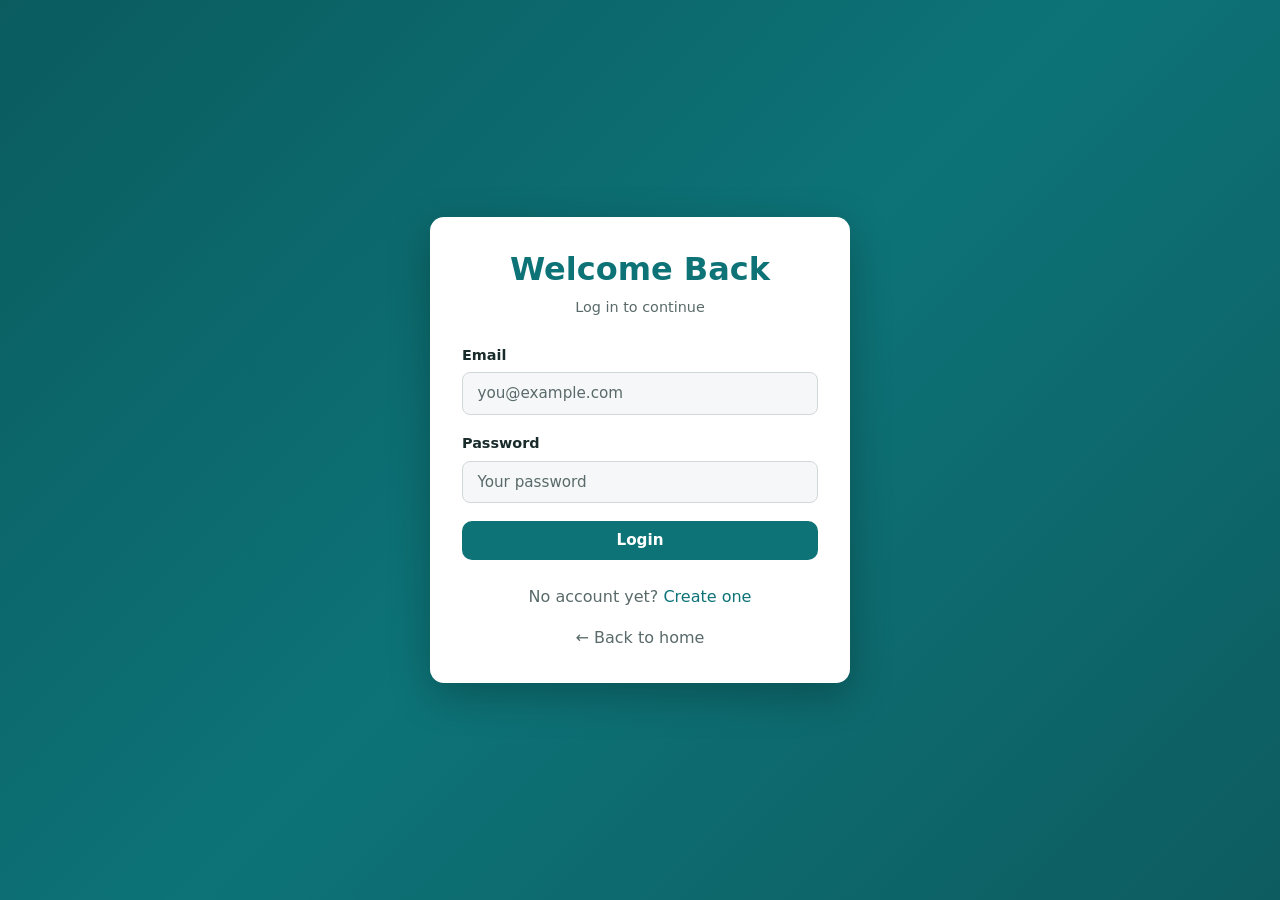
==== pages/about.html @ 0cd77eed "First Commit" ====
<!DOCTYPE html>
<html lang="en">
<head>
  <meta charset="UTF-8">
  <meta name="viewport" content="width=device-width, initial-scale=1.0">
  <title>About – Document Ready</title>
  <link rel="stylesheet" href="../css/main.css">
  <link rel="stylesheet" href="../css/layout.css">
  <link rel="stylesheet" href="../css/components.css">
</head>
<body>
  <div class="app-shell" id="appShell">
    <section class="apply-section">
      <h2>What is Document Ready?</h2>
      <p>
        Document Ready is a simple website that helps people in Cameroon know which documents they need for common government services. You get a clear checklist, tips, sample documents, and a place to track your progress.
      </p>
      <p class="mt-2">
        It is built for phones and computers, works offline after the first load for saved data, and keeps your information on your own device using local storage.
      </p>
    </section>

    <section class="apply-section">
      <h2>Why it exists</h2>
      <p>
        Many people do not know the exact documents required for National ID, Passport, Driver’s Licence and other services. Unclear information leads to rejected applications and extra travel. Document Ready brings the checklist and guidance into one place.
      </p>
    </section>

    <div class="features-grid">
      <div class="feature-box">
        <div class="f-icon">📋</div>
        <h3>Clear checklists</h3>
        <p>See exactly what is needed for each service.</p>
      </div>
      <div class="feature-box">
        <div class="f-icon">📄</div>
        <h3>Sample documents</h3>
        <p>View examples of completed documents.</p>
      </div>
      <div class="feature-box">
        <div class="f-icon">📊</div>
        <h3>Progress tracking</h3>
        <p>Tick items and watch your progress on the dashboard.</p>
      </div>
      <div class="feature-box">
        <div class="f-icon">📱</div>
        <h3>Mobile friendly</h3>
        <p>Works well on phones, tablets and desktops.</p>
      </div>
    </div>

    <p class="disclaimer mt-4">
      Document Ready is not an official government website. Always confirm requirements at the relevant office before travelling.
    </p>
  </div>

  <script src="../js/auth.js"></script>
  <script src="../js/header-footer.js"></script>
  <script src="../js/main.js"></script>
  <script>
    document.addEventListener("DOMContentLoaded", function () {
      if (!requireAuth()) return;
      initShell("about", "About");
    });
  </script>
</body>
</html>
---- css/main.css ----
/* Base styles, color variables and theme support */

:root {
  --primary: #0d7377;
  --primary-dark: #0a5c5f;
  --primary-light: #14919b;
  --accent: #c9a227;
  --accent-soft: #e8d48b;
  --bg: #f5f7f8;
  --bg-card: #ffffff;
  --text: #1a2b2b;
  --text-muted: #5a6a6a;
  --border: #d0d8d8;
  --sidebar-bg: #0a3d40;
  --sidebar-text: #e8f4f4;
  --success: #2e7d32;
  --danger: #c62828;
  --shadow: 0 2px 12px rgba(13, 115, 119, 0.12);
  --radius: 10px;
  --font: "Segoe UI", system-ui, -apple-system, sans-serif;
}

[data-theme="dark"] {
  --primary: #1aa6ab;
  --primary-dark: #14919b;
  --primary-light: #2bc4c9;
  --accent: #d4af37;
  --accent-soft: #3d3520;
  --bg: #0f1a1a;
  --bg-card: #162626;
  --text: #e8f0f0;
  --text-muted: #9aabab;
  --border: #2a3d3d;
  --sidebar-bg: #061e20;
  --sidebar-text: #d0e8e8;
  --success: #4caf50;
  --danger: #ef5350;
  --shadow: 0 2px 12px rgba(0, 0, 0, 0.4);
}

* {
  margin: 0;
  padding: 0;
  box-sizing: border-box;
}

html {
  scroll-behavior: smooth;
}

body {
  font-family: var(--font);
  background: var(--bg);
  color: var(--text);
  line-height: 1.6;
  min-height: 100vh;
  transition: background 0.3s, color 0.3s;
}

a {
  color: var(--primary);
  text-decoration: none;
}

a:hover {
  color: var(--primary-light);
}

img {
  max-width: 100%;
  height: auto;
}

h1, h2, h3, h4 {
  font-weight: 600;
  line-height: 1.3;
}

.container {
  width: 100%;
  max-width: 1100px;
  margin: 0 auto;
  padding: 0 1.25rem;
}

.btn {
  display: inline-flex;
  align-items: center;
  justify-content: center;
  gap: 0.4rem;
  padding: 0.65rem 1.35rem;
  border: none;
  border-radius: var(--radius);
  font-size: 0.95rem;
  font-weight: 600;
  cursor: pointer;
  transition: all 0.2s;
  font-family: inherit;
}

.btn-primary {
  background: var(--primary);
  color: #fff;
}

.btn-primary:hover {
  background: var(--primary-dark);
}

.btn-accent {
  background: var(--accent);
  color: #1a2b2b;
}

.btn-accent:hover {
  background: var(--accent-soft);
}

.btn-outline {
  background: transparent;
  border: 2px solid var(--primary);
  color: var(--primary);
}

.btn-outline:hover {
  background: var(--primary);
  color: #fff;
}

.btn-ghost {
  background: transparent;
  color: var(--text-muted);
}

.btn-ghost:hover {
  color: var(--primary);
}

.btn-sm {
  padding: 0.4rem 0.9rem;
  font-size: 0.85rem;
}

.btn-block {
  width: 100%;
}

.text-muted {
  color: var(--text-muted);
}

.text-center {
  text-align: center;
}

.mt-1 { margin-top: 0.5rem; }
.mt-2 { margin-top: 1rem; }
.mt-3 { margin-top: 1.5rem; }
.mt-4 { margin-top: 2rem; }
.mb-2 { margin-bottom: 1rem; }
.mb-3 { margin-bottom: 1.5rem; }

.badge {
  display: inline-block;
  padding: 0.2rem 0.6rem;
  border-radius: 20px;
  font-size: 0.75rem;
  font-weight: 600;
}

.badge-success {
  background: rgba(46, 125, 50, 0.15);
  color: var(--success);
}

.badge-pending {
  background: rgba(201, 162, 39, 0.2);
  color: var(--accent);
}

.alert {
  padding: 0.9rem 1.1rem;
  border-radius: var(--radius);
  margin-bottom: 1rem;
  font-size: 0.9rem;
}

.alert-info {
  background: rgba(13, 115, 119, 0.1);
  border-left: 4px solid var(--primary);
  color: var(--text);
}

.alert-warning {
  background: rgba(201, 162, 39, 0.15);
  border-left: 4px solid var(--accent);
}

.alert-danger {
  background: rgba(198, 40, 40, 0.1);
  border-left: 4px solid var(--danger);
  color: var(--danger);
}

.disclaimer {
  font-size: 0.8rem;
  color: var(--text-muted);
  padding: 0.75rem;
  background: var(--bg-card);
  border: 1px solid var(--border);
  border-radius: var(--radius);
  margin-top: 1.5rem;
}
---- css/layout.css ----
/* Sidebar, page layout, header, footer and responsive rules */

.app-shell {
  display: flex;
  min-height: 100vh;
}

/* Sidebar */
.sidebar {
  width: 260px;
  background: var(--sidebar-bg);
  color: var(--sidebar-text);
  display: flex;
  flex-direction: column;
  position: fixed;
  top: 0;
  left: 0;
  height: 100vh;
  z-index: 1000;
  transition: transform 0.3s ease, width 0.3s ease;
  box-shadow: 2px 0 16px rgba(0, 0, 0, 0.15);
}

.sidebar-brand {
  padding: 1.4rem 1.2rem;
  border-bottom: 1px solid rgba(255, 255, 255, 0.08);
  display: flex;
  align-items: center;
  gap: 0.7rem;
}

.sidebar-brand .logo-icon {
  width: 38px;
  height: 38px;
  background: var(--accent);
  border-radius: 8px;
  display: flex;
  align-items: center;
  justify-content: center;
  font-weight: 700;
  color: #1a2b2b;
  font-size: 1.1rem;
}

.sidebar-brand h2 {
  font-size: 1.15rem;
  font-weight: 700;
  color: #fff;
}

.sidebar-brand span {
  font-size: 0.7rem;
  opacity: 0.7;
  display: block;
}

.sidebar-nav {
  flex: 1;
  padding: 1rem 0.75rem;
  overflow-y: auto;
}

.sidebar-nav a {
  display: flex;
  align-items: center;
  gap: 0.75rem;
  padding: 0.75rem 1rem;
  color: var(--sidebar-text);
  border-radius: 8px;
  margin-bottom: 0.25rem;
  font-size: 0.95rem;
  transition: background 0.2s, color 0.2s;
}

.sidebar-nav a:hover,
.sidebar-nav a.active {
  background: rgba(255, 255, 255, 0.12);
  color: #fff;
}

.sidebar-nav a .nav-icon {
  width: 22px;
  text-align: center;
  font-size: 1.1rem;
}

.sidebar-footer {
  padding: 1rem;
  border-top: 1px solid rgba(255, 255, 255, 0.08);
}

.sidebar-footer .user-info {
  font-size: 0.85rem;
  margin-bottom: 0.75rem;
  opacity: 0.9;
}

.theme-toggle-btn {
  width: 100%;
  background: rgba(255, 255, 255, 0.1);
  color: var(--sidebar-text);
  border: 1px solid rgba(255, 255, 255, 0.15);
  padding: 0.55rem;
  border-radius: 8px;
  cursor: pointer;
  font-size: 0.85rem;
  display: flex;
  align-items: center;
  justify-content: center;
  gap: 0.4rem;
  transition: background 0.2s;
}

.theme-toggle-btn:hover {
  background: rgba(255, 255, 255, 0.18);
}

/* Main content area */
.main-content {
  flex: 1;
  margin-left: 260px;
  display: flex;
  flex-direction: column;
  min-height: 100vh;
  transition: margin-left 0.3s ease;
}

.top-bar {
  background: var(--bg-card);
  border-bottom: 1px solid var(--border);
  padding: 0.85rem 1.5rem;
  display: flex;
  align-items: center;
  justify-content: space-between;
  position: sticky;
  top: 0;
  z-index: 100;
  box-shadow: var(--shadow);
}

.top-bar h1 {
  font-size: 1.2rem;
}

.page-body {
  flex: 1;
  padding: 1.5rem;
}

.site-footer {
  background: var(--bg-card);
  border-top: 1px solid var(--border);
  padding: 1.25rem 1.5rem;
  text-align: center;
  font-size: 0.85rem;
  color: var(--text-muted);
}

/* Mobile sidebar toggle */
.sidebar-toggle {
  display: none;
  background: var(--primary);
  color: #fff;
  border: none;
  width: 42px;
  height: 42px;
  border-radius: 8px;
  font-size: 1.3rem;
  cursor: pointer;
  align-items: center;
  justify-content: center;
}

.sidebar-overlay {
  display: none;
  position: fixed;
  inset: 0;
  background: rgba(0, 0, 0, 0.45);
  z-index: 999;
}

/* Auth pages layout (no sidebar) */
.auth-page {
  min-height: 100vh;
  display: flex;
  align-items: center;
  justify-content: center;
  padding: 1.5rem;
  background: linear-gradient(135deg, var(--primary-dark) 0%, var(--primary) 50%, #0d5c60 100%);
}

.auth-card {
  background: var(--bg-card);
  width: 100%;
  max-width: 420px;
  border-radius: 14px;
  padding: 2rem;
  box-shadow: 0 12px 40px rgba(0, 0, 0, 0.25);
}

.auth-card h1 {
  text-align: center;
  margin-bottom: 0.35rem;
  color: var(--primary);
}

.auth-card .subtitle {
  text-align: center;
  color: var(--text-muted);
  font-size: 0.9rem;
  margin-bottom: 1.5rem;
}

/* Landing page without shell */
.landing-page {
  min-height: 100vh;
  display: flex;
  flex-direction: column;
}

.landing-header {
  background: var(--sidebar-bg);
  color: #fff;
  padding: 1rem 1.5rem;
  display: flex;
  align-items: center;
  justify-content: space-between;
}

.landing-header .brand {
  display: flex;
  align-items: center;
  gap: 0.6rem;
  font-weight: 700;
  font-size: 1.15rem;
}

.landing-header .brand .logo-icon {
  width: 36px;
  height: 36px;
  background: var(--accent);
  border-radius: 8px;
  display: flex;
  align-items: center;
  justify-content: center;
  color: #1a2b2b;
}

.landing-hero {
  flex: 1;
  display: flex;
  align-items: center;
  justify-content: center;
  padding: 3rem 1.5rem;
  background: linear-gradient(160deg, var(--bg) 0%, rgba(13, 115, 119, 0.08) 100%);
}

.hero-content {
  max-width: 640px;
  text-align: center;
}

.hero-content h1 {
  font-size: clamp(1.8rem, 4vw, 2.6rem);
  margin-bottom: 1rem;
  color: var(--primary-dark);
}

[data-theme="dark"] .hero-content h1 {
  color: var(--primary-light);
}

.hero-content p {
  font-size: 1.1rem;
  color: var(--text-muted);
  margin-bottom: 1.75rem;
}

.hero-actions {
  display: flex;
  flex-wrap: wrap;
  gap: 0.75rem;
  justify-content: center;
}

/* Responsive */
@media (max-width: 900px) {
  .sidebar {
    transform: translateX(-100%);
  }

  .sidebar.open {
    transform: translateX(0);
  }

  .main-content {
    margin-left: 0;
  }

  .sidebar-toggle {
    display: flex;
  }

  .sidebar-overlay.visible {
    display: block;
  }

  /* Hover open on mobile when toggle is hovered or sidebar hovered */
  .sidebar:hover,
  .sidebar-toggle:hover + .sidebar-overlay + .sidebar,
  .sidebar-toggle:focus + .sidebar-overlay + .sidebar {
    transform: translateX(0);
  }
}

@media (max-width: 600px) {
  .page-body {
    padding: 1rem;
  }

  .top-bar {
    padding: 0.7rem 1rem;
  }

  .top-bar h1 {
    font-size: 1rem;
  }

  .auth-card {
    padding: 1.5rem;
  }
}
---- css/components.css ----
/* Cards, forms, checklist, services grid, dashboard widgets */

/* Forms */
.form-group {
  margin-bottom: 1.1rem;
}

.form-group label {
  display: block;
  font-size: 0.9rem;
  font-weight: 600;
  margin-bottom: 0.35rem;
  color: var(--text);
}

.form-control {
  width: 100%;
  padding: 0.7rem 0.9rem;
  border: 1.5px solid var(--border);
  border-radius: 8px;
  font-size: 0.95rem;
  font-family: inherit;
  background: var(--bg);
  color: var(--text);
  transition: border-color 0.2s;
}

.form-control:focus {
  outline: none;
  border-color: var(--primary);
  box-shadow: 0 0 0 3px rgba(13, 115, 119, 0.15);
}

.form-control::placeholder {
  color: var(--text-muted);
}

.form-hint {
  font-size: 0.8rem;
  color: var(--text-muted);
  margin-top: 0.25rem;
}

.form-error {
  font-size: 0.8rem;
  color: var(--danger);
  margin-top: 0.25rem;
}

/* Service cards */
.services-toolbar {
  display: flex;
  flex-wrap: wrap;
  gap: 0.75rem;
  margin-bottom: 1.5rem;
  align-items: center;
}

.search-box {
  flex: 1;
  min-width: 200px;
  position: relative;
}

.search-box input {
  width: 100%;
  padding: 0.7rem 1rem 0.7rem 2.5rem;
  border: 1.5px solid var(--border);
  border-radius: 8px;
  background: var(--bg-card);
  color: var(--text);
  font-size: 0.95rem;
}

.search-box::before {
  content: "🔍";
  position: absolute;
  left: 0.85rem;
  top: 50%;
  transform: translateY(-50%);
  font-size: 0.9rem;
}

.filter-select {
  padding: 0.7rem 1rem;
  border: 1.5px solid var(--border);
  border-radius: 8px;
  background: var(--bg-card);
  color: var(--text);
  font-size: 0.9rem;
  min-width: 160px;
}

.services-grid {
  display: grid;
  grid-template-columns: repeat(auto-fill, minmax(280px, 1fr));
  gap: 1.25rem;
}

.service-card {
  background: var(--bg-card);
  border: 1px solid var(--border);
  border-radius: var(--radius);
  padding: 1.35rem;
  box-shadow: var(--shadow);
  display: flex;
  flex-direction: column;
  transition: transform 0.2s, box-shadow 0.2s;
}

.service-card:hover {
  transform: translateY(-3px);
  box-shadow: 0 6px 20px rgba(13, 115, 119, 0.18);
}

.service-card .icon {
  width: 48px;
  height: 48px;
  background: rgba(13, 115, 119, 0.12);
  border-radius: 10px;
  display: flex;
  align-items: center;
  justify-content: center;
  font-size: 1.4rem;
  margin-bottom: 0.9rem;
}

.service-card h3 {
  font-size: 1.1rem;
  margin-bottom: 0.4rem;
}

.service-card p {
  font-size: 0.88rem;
  color: var(--text-muted);
  flex: 1;
  margin-bottom: 1rem;
}

.service-card .meta {
  font-size: 0.8rem;
  color: var(--text-muted);
  margin-bottom: 0.9rem;
}

/* Checklist */
.checklist {
  list-style: none;
}

.checklist-item {
  display: flex;
  align-items: flex-start;
  gap: 0.75rem;
  padding: 0.9rem 1rem;
  background: var(--bg-card);
  border: 1px solid var(--border);
  border-radius: 8px;
  margin-bottom: 0.6rem;
  transition: background 0.2s;
}

.checklist-item.done {
  background: rgba(46, 125, 50, 0.08);
  border-color: rgba(46, 125, 50, 0.3);
}

.checklist-item input[type="checkbox"] {
  width: 20px;
  height: 20px;
  margin-top: 2px;
  accent-color: var(--primary);
  cursor: pointer;
  flex-shrink: 0;
}

.checklist-item .item-body {
  flex: 1;
}

.checklist-item .item-title {
  font-weight: 600;
  font-size: 0.95rem;
}

.checklist-item .item-tip {
  font-size: 0.8rem;
  color: var(--text-muted);
  margin-top: 0.2rem;
}

/* Sample document box */
.sample-doc {
  background: var(--bg);
  border: 1px dashed var(--border);
  border-radius: 8px;
  padding: 1rem;
  margin-top: 0.6rem;
  font-size: 0.85rem;
}

.sample-doc h4 {
  font-size: 0.9rem;
  margin-bottom: 0.5rem;
  color: var(--primary);
}

.sample-doc pre {
  white-space: pre-wrap;
  font-family: "Courier New", monospace;
  font-size: 0.78rem;
  color: var(--text-muted);
  background: var(--bg-card);
  padding: 0.75rem;
  border-radius: 6px;
  overflow-x: auto;
}

/* Progress bar */
.progress-wrap {
  margin: 1rem 0;
}

.progress-label {
  display: flex;
  justify-content: space-between;
  font-size: 0.85rem;
  margin-bottom: 0.35rem;
}

.progress-bar {
  height: 10px;
  background: var(--border);
  border-radius: 5px;
  overflow: hidden;
}

.progress-fill {
  height: 100%;
  background: linear-gradient(90deg, var(--primary), var(--primary-light));
  border-radius: 5px;
  transition: width 0.4s ease;
}

/* Dashboard cards */
.dash-grid {
  display: grid;
  grid-template-columns: repeat(auto-fill, minmax(260px, 1fr));
  gap: 1.25rem;
  margin-bottom: 2rem;
}

.dash-card {
  background: var(--bg-card);
  border: 1px solid var(--border);
  border-radius: var(--radius);
  padding: 1.25rem;
  box-shadow: var(--shadow);
}

.dash-card h3 {
  font-size: 0.95rem;
  color: var(--text-muted);
  margin-bottom: 0.5rem;
}

.dash-card .big-num {
  font-size: 1.8rem;
  font-weight: 700;
  color: var(--primary);
}

.progress-list {
  display: flex;
  flex-direction: column;
  gap: 1rem;
}

.progress-item {
  background: var(--bg-card);
  border: 1px solid var(--border);
  border-radius: var(--radius);
  padding: 1.15rem;
}

.progress-item h4 {
  font-size: 1rem;
  margin-bottom: 0.5rem;
}

/* Apply form section */
.apply-section {
  background: var(--bg-card);
  border: 1px solid var(--border);
  border-radius: var(--radius);
  padding: 1.5rem;
  margin-bottom: 1.5rem;
  box-shadow: var(--shadow);
}

.apply-section h2 {
  font-size: 1.2rem;
  margin-bottom: 1rem;
  padding-bottom: 0.6rem;
  border-bottom: 2px solid var(--primary);
}

/* FAQ */
.faq-list {
  display: flex;
  flex-direction: column;
  gap: 0.75rem;
}

.faq-item {
  background: var(--bg-card);
  border: 1px solid var(--border);
  border-radius: var(--radius);
  overflow: hidden;
}

.faq-q {
  width: 100%;
  text-align: left;
  padding: 1rem 1.2rem;
  background: transparent;
  border: none;
  font-size: 1rem;
  font-weight: 600;
  color: var(--text);
  cursor: pointer;
  font-family: inherit;
  display: flex;
  justify-content: space-between;
  align-items: center;
}

.faq-q:hover {
  color: var(--primary);
}

.faq-a {
  padding: 0 1.2rem 1rem;
  font-size: 0.92rem;
  color: var(--text-muted);
  display: none;
}

.faq-item.open .faq-a {
  display: block;
}

/* About features */
.features-grid {
  display: grid;
  grid-template-columns: repeat(auto-fill, minmax(220px, 1fr));
  gap: 1.25rem;
  margin-top: 1.5rem;
}

.feature-box {
  background: var(--bg-card);
  border: 1px solid var(--border);
  border-radius: var(--radius);
  padding: 1.25rem;
  text-align: center;
}

.feature-box .f-icon {
  font-size: 2rem;
  margin-bottom: 0.6rem;
}

.feature-box h3 {
  font-size: 1rem;
  margin-bottom: 0.4rem;
}

.feature-box p {
  font-size: 0.85rem;
  color: var(--text-muted);
}

/* Empty state */
.empty-state {
  text-align: center;
  padding: 3rem 1rem;
  color: var(--text-muted);
}

.empty-state .icon {
  font-size: 3rem;
  margin-bottom: 0.75rem;
}

/* Utility hidden */
.hidden {
  display: none !important;
}
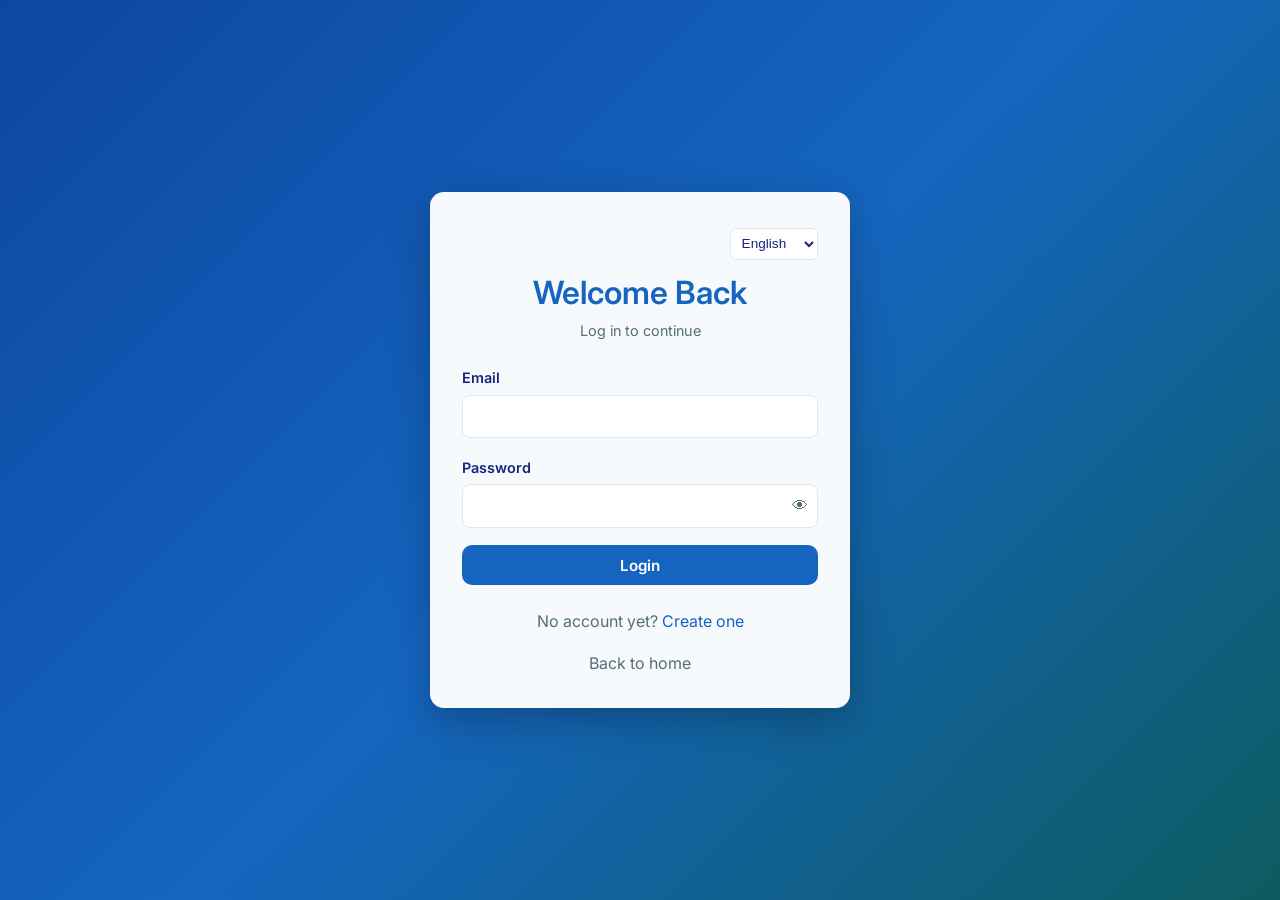
==== commit ba7a696f: "Complete Document Ready project: checklist website for Cameroon government services with login, bili" ====
--- a/pages/about.html
+++ b/pages/about.html
@@ -4,6 +4,9 @@
   <meta charset="UTF-8">
   <meta name="viewport" content="width=device-width, initial-scale=1.0">
   <title>About – Document Ready</title>
+  <link rel="preconnect" href="https://fonts.googleapis.com">
+  <link rel="preconnect" href="https://fonts.gstatic.com" crossorigin>
+  <link href="https://fonts.googleapis.com/css2?family=Inter:wght@400;500;600;700&display=swap" rel="stylesheet">
   <link rel="stylesheet" href="../css/main.css">
   <link rel="stylesheet" href="../css/layout.css">
   <link rel="stylesheet" href="../css/components.css">
@@ -11,57 +14,46 @@
 <body>
   <div class="app-shell" id="appShell">
     <section class="apply-section">
-      <h2>What is Document Ready?</h2>
-      <p>
-        Document Ready is a simple website that helps people in Cameroon know which documents they need for common government services. You get a clear checklist, tips, sample documents, and a place to track your progress.
-      </p>
-      <p class="mt-2">
-        It is built for phones and computers, works offline after the first load for saved data, and keeps your information on your own device using local storage.
-      </p>
+      <h2 data-i18n="aboutWhatTitle">What is Document Ready?</h2>
+      <p data-i18n="aboutWhatP1"></p>
+      <p class="mt-2" data-i18n="aboutWhatP2"></p>
     </section>
-
     <section class="apply-section">
-      <h2>Why it exists</h2>
-      <p>
-        Many people do not know the exact documents required for National ID, Passport, Driver’s Licence and other services. Unclear information leads to rejected applications and extra travel. Document Ready brings the checklist and guidance into one place.
-      </p>
+      <h2 data-i18n="aboutWhyTitle">Why it exists</h2>
+      <p data-i18n="aboutWhyP"></p>
     </section>
-
     <div class="features-grid">
       <div class="feature-box">
         <div class="f-icon">📋</div>
-        <h3>Clear checklists</h3>
-        <p>See exactly what is needed for each service.</p>
+        <h3 data-i18n="featChecklists"></h3>
+        <p data-i18n="featChecklistsP"></p>
       </div>
       <div class="feature-box">
-        <div class="f-icon">📄</div>
-        <h3>Sample documents</h3>
-        <p>View examples of completed documents.</p>
+        <div class="f-icon">📍</div>
+        <h3 data-i18n="featOffices"></h3>
+        <p data-i18n="featOfficesP"></p>
       </div>
       <div class="feature-box">
         <div class="f-icon">📊</div>
-        <h3>Progress tracking</h3>
-        <p>Tick items and watch your progress on the dashboard.</p>
+        <h3 data-i18n="featProgress"></h3>
+        <p data-i18n="featProgressP"></p>
       </div>
       <div class="feature-box">
-        <div class="f-icon">📱</div>
-        <h3>Mobile friendly</h3>
-        <p>Works well on phones, tablets and desktops.</p>
+        <div class="f-icon">🌐</div>
+        <h3 data-i18n="featLang"></h3>
+        <p data-i18n="featLangP"></p>
       </div>
     </div>
-
-    <p class="disclaimer mt-4">
-      Document Ready is not an official government website. Always confirm requirements at the relevant office before travelling.
-    </p>
+    <p class="disclaimer mt-4" data-i18n="aboutDisclaimer"></p>
   </div>
-
   <script src="../js/auth.js"></script>
-  <script src="../js/header-footer.js"></script>
+  <script src="../js/i18n.js"></script>
+  <script src="../js/ui.js"></script>
   <script src="../js/main.js"></script>
   <script>
     document.addEventListener("DOMContentLoaded", function () {
       if (!requireAuth()) return;
-      initShell("about", "About");
+      initShell("about", t("about"));
     });
   </script>
 </body>
--- a/css/main.css
+++ b/css/main.css
@@ -1,41 +1,41 @@
 /* Base styles, color variables and theme support */
 
 :root {
-  --primary: #0d7377;
-  --primary-dark: #0a5c5f;
-  --primary-light: #14919b;
-  --accent: #c9a227;
-  --accent-soft: #e8d48b;
-  --bg: #f5f7f8;
-  --bg-card: #ffffff;
-  --text: #1a2b2b;
-  --text-muted: #5a6a6a;
-  --border: #d0d8d8;
-  --sidebar-bg: #0a3d40;
-  --sidebar-text: #e8f4f4;
+  --primary: #1565c0;
+  --primary-dark: #0d47a1;
+  --primary-light: #42a5f5;
+  --accent: #2e7d32;
+  --accent-soft: #e8f5e9;
+  --bg: #ffffff;
+  --bg-card: #f7fafc;
+  --text: #1a237e;
+  --text-muted: #546e7a;
+  --border: #e0e7ef;
+  --sidebar-bg: #0d47a1;
+  --sidebar-text: #e3f2fd;
   --success: #2e7d32;
   --danger: #c62828;
-  --shadow: 0 2px 12px rgba(13, 115, 119, 0.12);
+  --shadow: 0 2px 12px rgba(21, 101, 192, 0.12);
   --radius: 10px;
-  --font: "Segoe UI", system-ui, -apple-system, sans-serif;
+  --font: "Inter", "Segoe UI", system-ui, -apple-system, sans-serif;
 }
 
 [data-theme="dark"] {
-  --primary: #1aa6ab;
-  --primary-dark: #14919b;
-  --primary-light: #2bc4c9;
-  --accent: #d4af37;
-  --accent-soft: #3d3520;
-  --bg: #0f1a1a;
-  --bg-card: #162626;
-  --text: #e8f0f0;
-  --text-muted: #9aabab;
-  --border: #2a3d3d;
-  --sidebar-bg: #061e20;
-  --sidebar-text: #d0e8e8;
-  --success: #4caf50;
+  --primary: #42a5f5;
+  --primary-dark: #1e88e5;
+  --primary-light: #90caf9;
+  --accent: #66bb6a;
+  --accent-soft: #1b3a1f;
+  --bg: #0a1628;
+  --bg-card: #12233a;
+  --text: #e8eef7;
+  --text-muted: #90a4ae;
+  --border: #1e3a5f;
+  --sidebar-bg: #061428;
+  --sidebar-text: #bbdefb;
+  --success: #66bb6a;
   --danger: #ef5350;
-  --shadow: 0 2px 12px rgba(0, 0, 0, 0.4);
+  --shadow: 0 2px 12px rgba(0, 0, 0, 0.45);
 }
 
 * {
@@ -211,3 +211,36 @@
   border-radius: var(--radius);
   margin-top: 1.5rem;
 }
+
+/* Language select in sidebar */
+.lang-select {
+  width: 100%;
+  margin-top: 0.25rem;
+  padding: 0.4rem;
+  border-radius: 6px;
+  border: 1px solid rgba(255, 255, 255, 0.2);
+  background: rgba(255, 255, 255, 0.1);
+  color: inherit;
+  font-size: 0.85rem;
+}
+
+.password-wrap {
+  position: relative;
+}
+
+.password-wrap .form-control {
+  padding-right: 2.5rem;
+}
+
+.password-toggle {
+  position: absolute;
+  right: 0.6rem;
+  top: 50%;
+  transform: translateY(-50%);
+  background: none;
+  border: none;
+  cursor: pointer;
+  font-size: 1rem;
+  color: var(--text-muted);
+}
+
